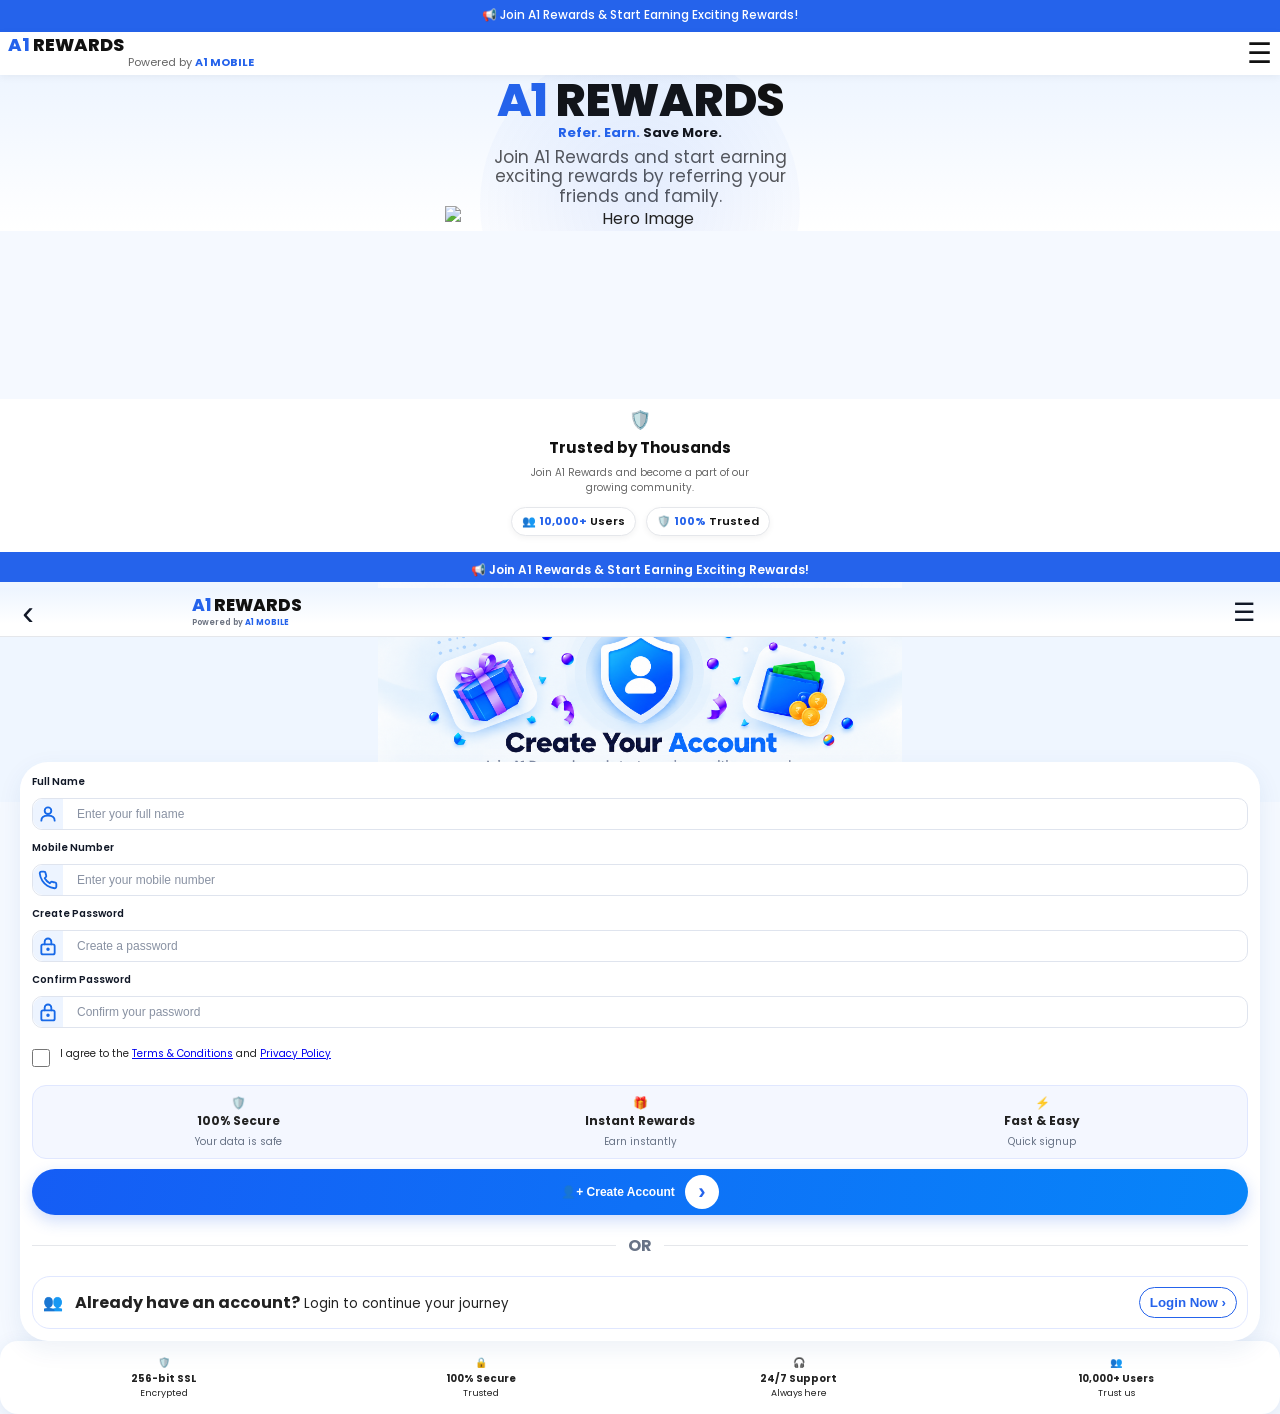
==== index.html @ 568a6b80 "Update index.html" ====
<!DOCTYPE html>
<html lang="en">

<head>
    <meta charset="UTF-8">
    <meta name="viewport" content="width=device-width, initial-scale=1.0">

    <title>A1 Rewards</title>
    
<link rel="stylesheet" href="style.css">

    <link rel="preconnect" href="https://fonts.googleapis.com">
    <link rel="preconnect" href="https://fonts.gstatic.com" crossorigin>

    <link href="https://fonts.googleapis.com/css2?family=Poppins:wght@300;400;500;600;700;800&display=swap" rel="stylesheet">
</head>

<body>

    <!-- ===================================================== -->
<!-- =============== HOME PAGE START ====================== -->
<!-- ===================================================== -->
<main id="homePage">
    
    <!-- Announcement Bar -->
    <div id="announcementBar">

        <p>
            📢 Join A1 Rewards & Start Earning Exciting Rewards!
        </p>

    </div>

    <!-- Header -->
    <header id="mainHeader">

        <div id="logoSection">

            <h1>
                <span class="blue">A1</span>
                <span class="black">REWARDS</span>
            </h1>

            <p>Powered by <span>A1 MOBILE</span></p>

        </div>

        <button id="menuButton">

            ☰

        </button>

    </header>


<!-- Hero Section -->

<section id="heroSection" >

    <div id="heroBackground"></div>

    <div id="heroContent">

        <h2 class="stagger">

            <span class="blue">A1</span>

            <span class="black">REWARDS</span>

        </h2>

        <h3 class="stagger">

            <span class="blue">Refer.</span>

            <span class="blue">Earn.</span>

            <span class="black">Save More.</span>

        </h3>

        <p class="stagger">

            Join A1 Rewards and start earning exciting rewards by referring your friends and family.

        </p>

    </div>

    <div id="heroImage" class="stagger">

        <img src="images/hero.png" alt="Hero Image">

    </div>

</section>
<!-- Action Buttons -->
<section id="homeContent">

    <section id="actionSection" class="reveal">

        <button id="loginBtn" class="stagger">👥 Login</button>
        
        <button id="registerBtn" class="stagger">👤 Register</button>

    </section>

    <section id="featuresSection" class="reveal">

        <div class="featureCard">
            <div class="featureIcon">🛡️</div>
            <h3>100% Secure</h3>
            <p>Your data is always safe</p>
        </div>

        <div class="featureCard">
            <div class="featureIcon">🎁</div>
            <h3>Instant Rewards</h3>
            <p>Earn rewards instantly</p>
        </div>

        <div class="featureCard">
            <div class="featureIcon">⚡</div>
            <h3>Fast Payout</h3>
            <p>Withdraw earnings easily</p>
        </div>

        <div class="featureCard">
            <div class="featureIcon">🎧</div>
            <h3>24/7 Support</h3>
            <p>Always here to help</p>
        </div>

    </section>

    <section id="trustedSection" class="reveal">

        <div id="trustedIcon">🛡️</div>

        <h2>Trusted by Thousands</h2>

        <p>Join A1 Rewards and become a part of our growing community.</p>

        <div id="trustedBadges">

    <div class="trustedBadge">
        👥 <strong>10,000+</strong> Users
    </div>

    <div class="trustedBadge">
        🛡️ <strong>100%</strong> Trusted
    </div>

        </div>

    </section>

</main>

    <!-- ===================================================== -->
<!-- ================ HOME PAGE END ======================= -->
<!-- ===================================================== -->

    <!-- ====================================== -->
<!-- ============ LOGIN PAGE START ========= -->
<!-- ====================================== -->

    <!-- =========================
         LOGIN PAGE
    ========================== -->

    <section id="loginPage">
        <div class="top-bar">
📢 Join A1 Rewards & Start Earning Exciting Rewards!
</div>

<header class="main-header">

    <div class="logo-area">

        <h1>
            <span class="blue">A1</span>
            REWARDS
        </h1>

        <p>
            Powered by
            <span>A1 MOBILE</span>
        </p>

    </div>

<button class="menu-btn">
<svg width="30" height="22" viewBox="0 0 24 24">
    <path d="M3 6H21M3 12H21M3 18H21"
          stroke="#111"
          stroke-width="2.5"
          stroke-linecap="round"/>
</svg>
</button>

</header>

<div class="hero">

    <h2>
        Welcome
        <span>Back!</span>
    </h2>

    <p class="subtitle">
        Login to access your A1 Rewards account
    </p>
<div class="login-card">
<div class="input-group">
    <label class="input-label">Mobile Number</label>

    <div class="input-field">
        <div class="left-icon">
            <img src="images/contact-icon.png" alt="">
        </div>

        <input
            type="tel"
            placeholder="Enter your mobile number">

        <div class="right-icon">
            <img src="images/card.svg" alt="">
        </div>
    </div>
</div>

<div class="input-group password-group">
    <label class="input-label">Password</label>

    <div class="input-field">
        <div class="left-icon">
            <img src="images/lock.png" alt="">
        </div>

        <input
            type="password"
            id="password"
            placeholder="Enter your password">

        <div class="right-icon">
            <img src="images/eye.svg" alt="Show Password">
        </div>
    </div>
</div>
    <div class="remember-row">

    <label class="remember-me">
        <input type="checkbox" checked>
        <span>Remember me</span>
    </label>

    <a href="#" class="forgot-password">
        Forgot Password?
    </a>

    </div>
    <button class="login-btn">
    <img src="images/login.svg" alt="">
    Login
    </button>
<div class="or-divider">
    <span></span>
    <b>OR</b>
    <span></span>
</div>

<div class="register-box">

    <div class="register-icon">
        <img src="images/register.svg" alt="Register">
    </div>

    <div class="register-text">
        <strong>New to A1 Rewards?</strong>
        <small>Create an account and start earning rewards.</small>
    </div>

    <button class="register-btn">
        Register Now
        <span>›</span>
    </button>

</div>
    <div class="security-features">

    <div class="security-item">
        <div class="security-icon">
    <svg viewBox="0 0 48 48" aria-hidden="true">
        <path d="M24 4L39 10V22C39 32 32.5 40 24 44C15.5 40 9 32 9 22V10L24 4Z"/>
        <path d="M17 24L22 29L32 18"/>
    </svg>
        </div>
        <div class="security-text">
            <strong>256-bit SSL</strong>
            <span>Encrypted</span>
        </div>
    </div>

    <div class="security-divider"></div>

    <div class="security-item">
        <div class="security-icon">
    <svg viewBox="0 0 48 48" aria-hidden="true">
        <rect x="10" y="20" width="28" height="22" rx="3"/>
        <path d="M16 20V14C16 9.6 19.6 6 24 6C28.4 6 32 9.6 32 14V20"/>
        <circle cx="24" cy="31" r="2"/>
        <path d="M24 33V37"/>
    </svg>
        </div>
        <div class="security-text">
            <strong>100% Secure</strong>
            <span>&amp; Safe</span>
        </div>
    </div>

    <div class="security-divider"></div>

    <div class="security-item">
        <div class="security-icon">
    <svg viewBox="0 0 48 48" aria-hidden="true">
        <circle cx="18" cy="16" r="7"/>
        <circle cx="32" cy="17" r="6"/>
        <path d="M6 39C6 31.5 11.5 26 18 26C24.5 26 30 31.5 30 39"/>
        <path d="M27 28C34 27.5 40 32 40 39"/>
    </svg>
        </div>
        <div class="security-text">
            <strong>Trusted by</strong>
            <span>Thousands</span>
        </div>
    </div>

    </div>
    
</div>

<div class="bottom-flow">

    <img src="images/bottom-flow.svg" alt="">

</div>
        <img src="images/right-flow.png" class="hero-right-flow" alt="">

    <div class="security-center">

    <img src="images/security-rings.png" class="security-rings" alt="">

        <h1 class="hero-title">
    Welcome <span>Back!</span>
</h1>

<p class="hero-text">
    Login to access your A1 Rewards account
</p>

    </div>
    
    <div class="hero-stars">
    <span style="top:70px;left:45px;opacity:1.8;"></span>
    <span style="top:15px;left:300px;opacity:.30;"></span>
    <span style="top:45px;left:280px;opacity:1.5;"></span>
    <span style="top:120px;left:320px;opacity:.90;"></span>
    <span style="top:200px;left:355px;opacity:.1;"></span>
    <span style="top:210px;left:370px;opacity:.90;"></span>
    <span style="top:240px;left:373px;opacity:.1;"></span>
    <span style="top:45px;left:260px;opacity:.1;"></span>
    </div>
</div>
    </div>
    </section>

<!-- ====================================== -->
<!-- ============= LOGIN PAGE END ========= -->
<!-- ====================================== -->
    <!-- ===================================================== -->
<!-- ============== REGISTER PAGE START ================== -->
<!-- ===================================================== -->
<section id="registerPage">
                 <!--Register announcement -->
    
<div class="register-announcement">
    📢 Join A1 Rewards & Start Earning Exciting Rewards!
</div>

                <!-- Register page Header -->

    <div class="register-header">

    <button class="register-back" type="button" onclick="showLogin()">
     ‹
    </button>

    <div class="register-brand">
       <div class="register-brand-name">
    <span style="color:#2563eb;">A1</span> REWARDS
</div>
        <div class="register-brand-powered">
    Powered by <span style="color:#2563eb; font-weight:700;">A1 MOBILE</span>
        </div>
</div>
    <button class="register-menu" type="button">
        ☰
    </button>

    </div>
                <!-- Register Hero image -->
<div class="register-hero">
  <img src="images/register-gift.png" alt="Gift">
</div>

           <!-- =====  REGISTRATION CARD ===== -->
    
<div class="register-card">

  <!-- Full Name -->
  <div class="form-group">
    <label for="reg-name">Full Name</label>
    <div class="input-box">
      <div class="input-icon">
  <svg viewBox="0 0 24 24" aria-hidden="true">
    <circle cx="12" cy="8" r="4"></circle>
    <path d="M4 20c0-4 3.5-6 8-6s8 2 8 6"></path>
  </svg>
</div>
      <input id="reg-name" type="text"
        placeholder="Enter your full name"
        autocomplete="name" required>
    </div>
  </div>

  <!-- Mobile Number -->
  <div class="form-group">
    <label for="reg-mobile">Mobile Number</label>
    <div class="input-box">
     <div class="input-icon">
    <svg viewBox="0 0 24 24" aria-hidden="true">
        <path d="M22 16.92v3a2 2 0 0 1-2.18 2 19.8 19.8 0 0 1-8.63-3.07 19.5 19.5 0 0 1-6-6A19.8 19.8 0 0 1 2.12 4.2 2 2 0 0 1 4.11 2h3a2 2 0 0 1 2 1.72c.12.96.36 1.9.7 2.8a2 2 0 0 1-.45 2.11L8.09 9.91a16 16 0 0 0 6 6l1.27-1.27a2 2 0 0 1 2.11-.45c.9.34 1.84.58 2.8.7A2 2 0 0 1 22 16.92z"></path>
    </svg>
</div>
      <input id="reg-mobile" type="tel"
        placeholder="Enter your mobile number"
        inputmode="numeric" maxlength="10"
        autocomplete="tel" required>
    </div>
  </div>

  <!-- Create Password -->
  <div class="form-group">
    <label for="reg-password">Create Password</label>
    <div class="input-box">
      <div class="input-icon">
    <svg viewBox="0 0 24 24" aria-hidden="true">
        <rect x="4" y="10" width="16" height="12" rx="2"></rect>
        <path d="M8 10V7a4 4 0 0 1 8 0v3"></path>
        <circle cx="12" cy="16" r="1"></circle>
    </svg>
</div>
      <input id="reg-password" type="password"
        placeholder="Create a password"
        autocomplete="new-password" required>
    </div>
  </div>

  <!-- Confirm Password -->
  <div class="form-group">
    <label for="reg-confirm-password">Confirm Password</label>
    <div class="input-box">
     <div class="input-icon">
    <svg viewBox="0 0 24 24" aria-hidden="true">
        <rect x="4" y="10" width="16" height="12" rx="2"></rect>
        <path d="M8 10V7a4 4 0 0 1 8 0v3"></path>
        <circle cx="12" cy="16" r="1"></circle>
    </svg>
</div>
      <input id="reg-confirm-password" type="password"
        placeholder="Confirm your password"
        autocomplete="new-password" required>
    </div>
  </div>

  <!-- Terms and Conditions -->
  <label class="register-terms">
    <input type="checkbox" id="reg-terms" required>
    <span>
      I agree to the
      <a href="terms.html">Terms &amp; Conditions</a>
      and
      <a href="privacy.html">Privacy Policy</a>
    </span>
  </label>

  <!-- Benefits Strip -->
  <div class="register-benefits">
    <div class="register-benefit">
      <span>🛡️</span>
      <strong>100% Secure</strong>
      <small>Your data is safe</small>
    </div>
    <div class="register-benefit">
      <span>🎁</span>
      <strong>Instant Rewards</strong>
      <small>Earn instantly</small>
    </div>
    <div class="register-benefit">
      <span>⚡</span>
      <strong>Fast &amp; Easy</strong>
      <small>Quick signup</small>
    </div>
  </div>

  <!-- Create Account Button -->
  <button type="button" class="register-submit"
    onclick="alert('Registration form design is ready. Registration functionality still needs to be connected.')">
    <span>👤+ Create Account</span>
    <span class="register-submit-arrow">›</span>
  </button>

  <!-- OR Divider -->
  <div class="register-divider">
    <span></span>
    <b>OR</b>
    <span></span>
  </div>

  <!-- Existing Account -->
  <div class="register-login-card">
    <div class="register-login-icon">👥</div>
    <div class="register-login-text">
      <strong>Already have an account?</strong>
      <small>Login to continue your journey</small>
    </div>
    <button type="button" class="register-login-button"
      onclick="showLogin()">
      Login Now ›
    </button>
  </div>

</div>

<!-- Bottom Security Bar -->
<div class="register-security-bar">
  <div><span>🛡️</span><strong>256-bit SSL</strong><small>Encrypted</small></div>
  <div><span>🔒</span><strong>100% Secure</strong><small>Trusted</small></div>
  <div><span>🎧</span><strong>24/7 Support</strong><small>Always here</small></div>
  <div><span>👥</span><strong>10,000+ Users</strong><small>Trust us</small></div>
</div>
</section>
<!-- ===================================================== -->
<!-- ================ REGISTER PAGE END ================== -->
<!-- ===================================================== -->
<script src="script.js"></script>
---- style.css ----
/* =========================
   A1 Rewards
   Mobile First
========================= */

/* ===================================================== */
/* =============== HOME PAGE CSS START ================== */
/* ===================================================== */

*{
    margin:0;
    padding:0;
    box-sizing:border-box;
}

body{

    font-family:'Poppins',sans-serif;

    background:#f5f9ff;

    color:#222;

    overflow-x:hidden;

}

/* Announcement */

#announcementBar{

    width:100%;

    background:#2563eb;

    color:#fff;

    text-align:center;

    padding:6px 10px;

    font-size:12px;

    font-weight:500;
   
    min-height: 32px;

}

/* Header */

#mainHeader{
    display:flex;
    justify-content:space-between;
    align-items:center;
    padding:4px 8px;
    background:#fff;
    position:sticky;
    top:0;
    z-index:1000;
    box-shadow:0 2px 8px rgba(0,0,0,.05);
}


/* Logo */

#logoSection h1{

    font-size:18px;

    font-weight:800;

    line-height:1;
   
    margin:0;

}

.blue{

    color:#2563eb;

}

.black{

    color:#111;

}

#logoSection p{

    margin-top:0px;

    font-size:11px;

    color:#666;

   margin-left:120px

}

#logoSection p span{

    color:#2563eb;

    font-weight:700;

}

/* Menu */

#menuButton{

    border:none;

    background:none;

    font-size:28px;

    color:#111;

    cursor:pointer;

}
/* =========================
   HERO SECTION
========================= */

#heroSection{

    position:relative;

    padding:22px 18px 0px;

    text-align:center;

    overflow:hidden;

    background:linear-gradient(180deg,#eef5ff 0%,#ffffff 100%);

}

#heroBackground{
    position:absolute;
    width:390px;
    height:390px;
    border-radius:50%;
    background:rgba(37,99,235,.10);
    top:125px;
    left:50%;
    transform:translateX(-50%);
   opacity:.18;
    z-index:1;
   display:none;
}

#heroContent{

    position:relative;

    z-index:2;

}

#heroContent h2{
    font-weight:800;
    line-height:1;
    margin-bottom:2px;
   margin-top:-20px;
   white-space:nowrap;
   font-size:46px;
   letter-spacing:-1px;
}

#heroContent h3{
    font-size:13px;
    font-weight:700;
    margin-bottom:7px;
    line-height:1.2;
}

#heroContent p{
    max-width:310px;
    margin:0 auto 8px;
    color:#555;
    font-size:17px;
    line-height:1.15;
    font-weight:400;
   text-align: center;
}

#heroImage{

    position:relative;

    z-index:2;

    margin-top:-8px;
   margin-bottom:0px;

}

#heroImage img{
    width:100%;
    max-width:390px;
    display:block;
    margin:0 auto;
   position: relative;
   z-index: 2;
   height:auto;
}

#heroImage::before{
    content:"";
    position:absolute;
    left:50%;
    top:50%;
    transform:translate(-50%,-50%);
    width:320px;
    height:320px;
    border-radius:50%;
    background:radial-gradient(circle, rgba(37,99,235,.10) 0%, rgba(37,99,235,.03) 65%, transparent 100%);
    z-index:-1;
   margin-top: -15px;
   display:block;
}



/* =========================
   BUTTONS
========================= */

#actionSection{

    padding:0px 20px 8px;

     position: relative;

    display:flex;

   z-index: 10;

   margin-top:-25px;
   
   padding-top:0;

    flex-direction:column;

    gap:8px;

}

#loginBtn{

    height:40px;

    border:none;

    border-radius:30px;

    background:#2563eb;

    color:#fff;

    font-size:15px;

    font-weight:700;

    box-shadow:0 10px 25px rgba(37,99,235,.25);
margin-bottom:10px;
}

#registerBtn{

    height:40px;

   margin-bottom:4px;

    border:2px solid #2563eb;

    border-radius:18px;

    background:#fff;

    color:#2563eb;

    font-size:15px;

    font-weight:700;

}
/* =========================
   FEATURES SECTION
========================= */

#featuresSection{
    display:grid;
    grid-template-columns:repeat(4,1fr);
    gap:0;
    margin:8px 16px 0;
    background:#fff;
    border-radius:18px;
    overflow:hidden;
    box-shadow:0 6px 18px rgba(0,0,0,.06);
}

.featureCard{
    text-align:center;
    padding:6px 3px;
    min-height:70px;
    border-right:1px solid #ececec;
    background:#fff;
}

.featureCard:last-child{
    border-right:none;
}

.featureIcon{
    font-size:17px;
    margin-bottom:3px;
}

.featureCard h3{
    font-size:7px;
    font-weight:700;
    color:#111;
    margin-bottom:2px;
   line-height:1.1;
}

.featureCard p{
    font-size:6px;
    color:#666;
    line-height:1.2;
}

@media(max-width:768px){

    #featuresSection{
        grid-template-columns:repeat(4,1fr);
        margin:0 12px;
    }

    .featureCard{
        padding:8px 4px;
    }

    .featureIcon{
        font-size:20px;
    }

    .featureCard h3{
        font-size:9px;
    }

    .featureCard p{
        font-size:8px;
        line-height:1.3;
    }

}
/* =========================
   TRUSTED SECTION
========================= */

#trustedSection{
    padding:2px 18px 16px;
   margin-top:5px;
    text-align:center;
    background:#fff;
}

#trustedIcon{
    font-size:18px;
    margin-bottom:6px;
   margin-top:5px;
}

#trustedSection h2{
    font-size:15px;
    font-weight:700;
    color:#111;
   margin-top:0;
    margin-bottom:8px;
   line-height:1.2;
}

#trustedSection p{
    max-width:240px;
   margin:0 auto 12px;
    font-size:10px;
    line-height:1.5;
    color:#666;
}

#trustedBadges{
    display:flex;
    justify-content:center;
    gap:10px;
    flex-wrap:wrap;
    margin-top:8px;
}

.trustedBadge{
    background:#fff;
    border:1px solid #e5e7eb;
    border-radius:18px;
    padding:5px 10px;
    font-size:11px;
    font-weight:600;
    color:#111;
    box-shadow:0 2px 6px rgba(0,0,0,.05);
}

.trustedBadge strong{
    color:#2563eb;
}

/* ===================================================== */
/* ============ HOME PAGE LOAD ANIMATIONS ============== */
/* ===================================================== */

#announcementBar,
#mainHeader,
#heroContent h2,
#heroContent h3,
#heroContent p,
#heroImage,
#loginBtn,
#registerBtn,
.featureCard,
#trustedSection{
   opacity:0;

}

/* Announcement */

#announcementBar{
    animation:topSlide .6s ease forwards;
}

/* Header */

#mainHeader{
    animation:topSlide .7s ease forwards;
    animation-delay:.15s;
}

/* Hero Title */

#heroContent h2{
    animation:zoomIn .7s ease forwards;
    animation-delay:.35s;
}

/* Hero Subtitle */

#heroContent h3{
    animation:fadeUp .6s ease forwards;
    animation-delay:.55s;
}

/* Hero Text */

#heroContent p{
    animation:fadeUp .6s ease forwards;
    animation-delay:.75s;
}

/* Hero Image */

#heroImage{
    animation:zoomImage .8s ease forwards;
    animation-delay:.95s;
}

/* Login */

#loginBtn{
    animation:fadeUp .6s ease forwards;
    animation-delay:1.15s;
}

/* Register */

#registerBtn{
    animation:fadeUp .6s ease forwards;
    animation-delay:1.3s;
}

/* Features */

.featureCard:nth-child(1){
    animation:fadeUp .5s ease forwards;
    animation-delay:1.45s;
}

.featureCard:nth-child(2){
    animation:fadeUp .5s ease forwards;
    animation-delay:1.55s;
}

.featureCard:nth-child(3){
    animation:fadeUp .5s ease forwards;
    animation-delay:1.65s;
}

.featureCard:nth-child(4){
    animation:fadeUp .5s ease forwards;
    animation-delay:1.75s;
}

/* Trusted */

#trustedSection{
    animation:fadeUp .6s ease forwards;
    animation-delay:1.95s;
}

/* ================= KEYFRAMES ================= */

@keyframes topSlide{

    from{
        opacity:0;
        transform:translateY(-30px);
    }

    to{
        opacity:1;
        transform:translateY(0);
    }

}

@keyframes fadeUp{

    from{
        opacity:0;
        transform:translateY(35px);
    }

    to{
        opacity:1;
        transform:translateY(0);
    }

}

@keyframes zoomIn{

    from{
        opacity:0;
        transform:scale(.8);
    }

    to{
        opacity:1;
        transform:scale(1);
    }

}

@keyframes zoomImage{

    from{
        opacity:0;
        transform:scale(.8);
    }

    to{
        opacity:1;
        transform:scale(1);
    }

}

/* ========================================= */
/* HERO FLOATING ANIMATION */
/* ========================================= */

#heroImage img{

    animation:
    zoomImage .8s ease forwards,
    heroFloat 4s ease-in-out infinite;

    animation-delay:
    .95s,
    1.8s;

}

@keyframes heroFloat{

    0%{
        transform:translateY(0px);
    }

    50%{
        transform:translateY(-10px);
    }

    100%{
        transform:translateY(0px);
    }

}

/* ========================================= */
/* PREMIUM GLOW ANIMATIONS */
/* ========================================= */

/* Hero Glow */

#heroImage::before{

    animation: glowPulse 5s ease-in-out infinite;

}

/* Login Button */

#loginBtn{

    animation:
        fadeUp .6s ease forwards,
        buttonPulse 2.8s ease-in-out infinite;

    animation-delay:
        1.15s,
        2.2s;

}

/* Register Button */

#registerBtn{

    transition:.35s ease;

}

#registerBtn:hover{

    transform:translateY(-2px);

    box-shadow:0 10px 25px rgba(37,99,235,.18);

}

/* ============================= */

@keyframes glowPulse{

    0%{

        transform:translate(-50%,-50%) scale(1);

        opacity:.25;

    }

    50%{

        transform:translate(-50%,-50%) scale(1.08);

        opacity:.45;

    }

    100%{

        transform:translate(-50%,-50%) scale(1);

        opacity:.25;

    }

}

@keyframes buttonPulse{

    0%{

        box-shadow:0 10px 25px rgba(37,99,235,.25);

    }

    50%{

        box-shadow:0 0 35px rgba(37,99,235,.45);

    }

    100%{

        box-shadow:0 10px 25px rgba(37,99,235,.25);

    }

}

/* ========================================= */
/* SCROLL REVEAL */
/* ========================================= */

.reveal{

    opacity:0;

    transform:translateY(50px);

    transition:

        opacity .8s ease,

        transform .8s ease;

}

.reveal.active{

    opacity:1;

    transform:translateY(0);

}

/* ========================================= */
/* STAGGER ANIMATION */
/* ========================================= */

.stagger{

    opacity:0;

    transform:translateY(25px);

}

.stagger.show{

    animation:staggerUp .65s ease forwards;

}

@keyframes staggerUp{

    from{

        opacity:0;

        transform:translateY(25px);

    }

    to{

        opacity:1;

        transform:translateY(0);

    }

}

/* LOGIN BUTTON CLICK EFFECT */
#loginBtn{
    cursor: pointer;
    transition: transform 0.12s ease, box-shadow 0.12s ease;
}

#loginBtn:active{
    transform: scale(0.94);
    box-shadow: 0 4px 12px rgba(37,99,235,.25);
}

#registerBtn{
    cursor: pointer;
    transition: transform 0.12s ease, box-shadow 0.12s ease;
}

#registerBtn:active{
    transform: scale(0.94);
    box-shadow: 0 4px 12px rgba(37,99,235,.18);
}

/* ===================================================== */
/* ================ HOME PAGE CSS END =================== */
/* ===================================================== */


/* ===================================================== */
/* ================ 02. LOGIN PAGE CSS START =========== */
/* ===================================================== */
*{
    margin:0;
    padding:0;
    
    box-sizing:border-box;
}

.hero{
    
    height:calc(100vh - 75px);

    text-align:center;
    padding-top:35px;
    color:#fff;
    overflow:hidden;
   background:linear-gradient(
        180deg,
        #04112d 0%,
        #061b52 35%,
        #0a3ea8 70%,
        #8fb6ff 88%,
        #ffffff 100%
    );
}

/* PAGE SWITCH FIX */

#homePage{
    display:block;
}

#loginPage{
    display:none;
}

body.login-mode #homePage{
    display:none !important;
}

body.login-mode #loginPage{
    display:block !important;
}

.hero{
    position: relative;
    overflow: hidden;
}

.hero::before{
    content: "";
    position: absolute;

    top: -25px;
    left: -25px;

    width: 200px;
    height: 200px;

    background: url("images/left-shield.png") no-repeat;
    background-size: contain;

    opacity: .30;
    
    pointer-events: none;
    z-index: 0;
}
/* BLUE FOG */
.hero::after{
    content: "";
    position: absolute;

    top: -115px;
    left: 0px;

    width: 220px;
    height: 220px;

    background: radial-gradient(circle,
    rgba(45,130,255,.45) 0%,
    rgba(35,110,255,.25) 45%,
    rgba(20,70,180,.10) 70%,
    transparent 100%);
    border-radius: 50%;

    opacity: .8;
    filter: blur(35px);

    pointer-events: none;
    z-index: 1;
}
/* TOP BAR */
.top-bar{
    height:25px;
    background:#1f5cff;
    color:#fff;
    display:flex;
    align-items:center;
    justify-content:center;
    font-size:12px;
    font-weight:600;
    text-align:center;
    padding:0 12px;
    line-height:1.2;
}
/* HEADER */

.main-header{
    height:50px;
    background:#fff;
    display:flex;
    align-items:center;
    justify-content:space-between;
    padding:0 18px;
    box-shadow:0 2px 12px rgba(0,0,0,.08);
}
.logo-area h1{
    font-size:20px;
    margin:0;
    font-weight:800;
}

.logo-area p{
    margin-top:2px;
    font-size:7px;
    color:#666;
}

.logo-area span{
    color:#1f5cff;
}
.menu-btn{
    width:40px;
    height:40px;
    display:flex;
    align-items:center;
    justify-content:center;
    background:transparent;
    border:none;
    padding:0;
    margin-right:8px;
}

/* HERO */



.security-logo{

    width:110px;

}

.hero h2{
display: none;
}

.hero h2 span{

    color:#1e6bff;

}

.subtitle{
display: none;
}

/* LOGIN CARD */

.login-card{
    width:95%;
    max-width:590px;
    
    background:#fff;

    border-radius:28px;

    padding:36px 14px 60px;

    box-shadow:
    0 15px 40px rgba(0,0,0,.18);
position:absolute;

left:50%;
top:200px;

transform:translateX(-50%);

z-index:10;
    padding-bottom: 35px !important;
}

.hero-right-flow{
    position: absolute;

    right: -30px;
    top: -20px;

    width: 150px;
    height: auto;

    opacity: .10;

    pointer-events: none;
    z-index: 0;
    }
.hero-stars{
    position:absolute;
    inset:0;
    pointer-events:none;
    z-index:1;
}
.hero-stars span{
    position:absolute;
    width:4px;
    height:4px;
    border-radius:50%;
    background:#4fb8ff;
    box-shadow:
    0 0 5px #4fb8ff,
    0 0 12px #4fb8ff,
    0 0 22px #4fb8ff,
    0 0 35px rgba(79,184,255,.8);
}

.hero-stars span::after{
    content:"";
    position:absolute;

    width:2px;
    height:2px;

    top:1px;
    left:1px;

    border-radius:50%;
    background:#ffffff;

    box-shadow:0 0 6px #ffffff;
}

.security-rings{
    position: absolute;
    top: -35px;
    left: 50%;
    transform: translateX(-50%);
    width: 160px;
    height: auto;
    z-index: 2;
    pointer-events: none;
}

.hero-title{
    margin-top: 80px;
    font-size: 35px;
    font-weight: 800;
    color: #ffffff;
    text-align: center;
}

.hero-title span{
    color: #1e6bff;
}

.hero-text{
    margin-bottom: 20px;
    margin-top: 0px;
    font-size: 15px;
    color: rgba(255,255,255,.85);
    text-align: center;
}
.input-label{
    display:block;
    text-align:left;
    padding-left:2px;
    font-size:14px;
    font-weight:700;
    color:#111;
    position:relative;
    left:0px;
    margin-top: -8px;
    margin-bottom:6px;
}

.input-field{
    margin-left: -10px;
    position: relative;
    width:100%;
    max-width:100%;
    margin-top: 10px;
    height:35px;
    border:2px solid #eceffd;
    border-radius:8px;
    overflow:hidden;
    background:#fff;
    display:flex;
    align-items:center;
    border: 1px solid #e8ecfa;

    padding:0 6px;   /* ya 8px */
}

.left-icon{
    width:30px;
    height:30px;

    margin:0 6px 0 0;          /* ye sabse important hai */

    border-radius:3px;

    background:linear-gradient(180deg,#2f7cff,#155dff);

    display:flex;
    align-items:center;
    justify-content:center;

    box-shadow:0 6px 14px rgba(47,124,255,.35);

    flex-shrink:0;
}

.left-icon img{
    position: relative;
    top: 0px;
    width:50px;
    height:50px;
    object-fit:contain;
}

.input-field input{
    border: none;
    outline: none;
    background: transparent;
    flex: 1;
    font-size: 16px;
    padding: 0 10px;
    padding-left:16px;
    padding-right:12px;
}
.right-icon{

    width:62px;

    display:flex;

    justify-content:center;

    align-items:center;

    font-size:22px;

    color:#bdbdbd;
}

.right-icon{
    width:60px;
    display:flex;
    align-items:center;
    justify-content:center;
}

.right-icon img{
    width:24px;
    height:24px;
    opacity:0.6;
    cursor:pointer;
}

.input-group{
    margin-bottom:22px;
}

.password-group{
    margin-top:8px;
}

.remember-row{
    display:flex;
    justify-content:space-between;
    align-items:center;
    margin:18px 10px 25px;
}

.remember-me{
    display:flex;
    align-items:center;
    gap:8px;
    font-size:16px;
    color:#333;
    font-weight:500;
}

.remember-me input{
    width:18px;
    height:18px;
    accent-color:#1565ff;
}

.forgot-password{
    color:#1565ff;
    text-decoration:none;
    font-size:16px;
    font-weight:600;
}

.forgot-password:hover{
    text-decoration:underline;
}

.login-btn{
    width:100%;
    height:40px;
    margin-top:20px;
    border:none;
    border-radius:30px;
    background:linear-gradient(90deg,#0f5cff,#1f6cff);
    color:#fff;
    font-size:15px;
    font-weight:700;
    display:flex;
    justify-content:center;
    align-items:center;
    gap:12px;
    cursor:pointer;
    box-shadow:0 8px 20px rgba(0,80,255,.35);
}

.login-btn img{
    width:24px;
    height:24px;
    filter:brightness(0) invert(1);
}

/* OR DIVIDER */

.or-divider{
    width:100%;
    display:flex;
    align-items:center;
    gap:8px;
    margin:28px 0 20px;
    margin-top: 5px !important;
    margin-bottom: 8px !important;
}

.or-divider span{
    flex:1;
    height:1px;
    background:#d9dfe8;
}

.or-divider b{
    font-size:14px;
    font-weight:500;
    color:#777;
}


/* REGISTER BOX */

.register-box{
    width:100%;
    height: 60px;
    min-height:60px;
    padding:8px 12px;
    background:#f1f6ff;
    border-radius:18px;

    display:flex;
    align-items:center;
    gap:12px;

    box-sizing:border-box;
}


/* REGISTER ICON */

.register-icon{
    width:40px;
    height:40px;
    flex-shrink:0;

    display:flex;
    align-items:center;
    justify-content:center;
}

.register-icon img{
    width:100%;
    height:100%;
    object-fit:contain;
}


/* TEXT */

.register-text{
    flex:1;
    justify-content: center;
    min-width:0;
    margin-left: 8px;
    align-items: flex-start;
    display:flex;
    text-align: left;
    transform: translateY(2px);
    flex-direction:column;
    gap:4px;
}

.register-text strong{
    display: block;
    margin-bottom: 4px;
    font-size:10px;
    line-height: 20px;
    color:#111;
    white-space:nowrap;
}

.register-text small{
    display:block;
    font-size:8px;
    color:#667085;
    line-height:18px;
    font-weight:550;

    margin-top:-15px !important;
}


/* REGISTER BUTTON */

.register-btn{
    flex-shrink:0;
    height:21px;
    padding:0 10px;

    background:#fff;
    border:1.5px solid #1465df;
    border-radius:8px;

    color:#1465df;
    font-size:8px;
    font-weight:600;

    display:flex;
    align-items:center;
    gap:5px;
}

.register-btn span{
    font-size:18px;
    line-height:1;
}

/* SECURITY FEATURES */
.security-icon {
    width: 30px;
    height: 30px;
    flex-shrink: 0;
    display: flex;
    align-items: center;
    justify-content: center;
    transform: translateY(8px);
}

.security-icon svg {
    width: 28px;
    height: 28px;
    fill: none;
    stroke: #1769e8;
    stroke-width: 2.2;
    stroke-linecap: round;
    stroke-linejoin: round;
}
.security-text {
    display: flex;
    flex-direction: column;
    justify-content: center;
    line-height: 15px;
    text-align: left;
}

.security-text strong {
    font-size: 11px;
    font-weight: 600;
    color: #222;
    white-space: nowrap;
}

.security-text span {
    font-size: 10px;
    font-weight: 400;
    color: #555;
    white-space: nowrap;
}

.security-features {
    width: 100%;
    display: flex;
    flex-direction: row;
    align-items: center;
    justify-content: space-between;
    gap: 0;
    margin-top: 18px;
    padding: 0 8px;
    box-sizing: border-box;
}

.security-item {
    flex: 1;
    display: flex;
    flex-direction: row;
    align-items: center;
    justify-content: center;
    gap: 7px;
    min-width: 0;
}

.security-divider {
    width: 1px;
    height: 32px;
    background: #d8d8d8;
    flex-shrink: 0;
}

.bottom-flow {
    position: absolute;
    left: 0;
    bottom: -30px;
    width: 100%;
    height: 150px;
    overflow: hidden;
    z-index: 1;
    pointer-events: none;
}

.bottom-flow img {
    display: block;
    width: 100%;
    height: 100%;
    object-fit: fill;
}

/* ===== FINAL BOTTOM FLOW + LOGO ===== */

.bottom-flow {
    position: absolute !important;
    left: 0 !important;
    bottom: -15px !important;

    width: 100% !important;
    height: 125px !important;

    margin: 0 !important;
    padding: 0 !important;

    overflow: visible !important;
    line-height: 0 !important;

    z-index: 1 !important;
    pointer-events: none !important;

    background: transparent !important;
}

/* Only bottom wave */
.bottom-flow > img:first-child {
    display: block !important;

    width: 100% !important;
    height: 125px !important;

    object-fit: fill !important;
    object-position: center bottom !important;

    margin: 0 !important;
    padding: 0 !important;
}
/* ===== ADVANCED ANIMATION 01 ===== */

.security-rings {
    animation: securityPulse 2.8s ease-in-out infinite;
    transform-origin: 50% 50%;
    will-change: filter, opacity;
}

@keyframes securityPulse {
    0%, 100% {
        filter:
            drop-shadow(0 0 2px rgba(0, 180, 255, .25))
            drop-shadow(0 0 6px rgba(0, 120, 255, .10));
        opacity: .94;
    }

    50% {
        filter:
            drop-shadow(0 0 5px rgba(0, 210, 255, .75))
            drop-shadow(0 0 18px rgba(0, 130, 255, .45));
        opacity: 1;
    }
}

/* ===== ADVANCED STAR TWINKLE ===== */

.hero-stars span {
    animation: starTwinkle 2s ease-in-out infinite;
    transform-origin: center;
    will-change: transform, opacity, filter;
}

.hero-stars span:nth-child(1) {
    animation-delay: 0s;
}

.hero-stars span:nth-child(2) {
    animation-delay: .35s;
}

.hero-stars span:nth-child(3) {
    animation-delay: .7s;
}

.hero-stars span:nth-child(4) {
    animation-delay: 1.05s;
}

.hero-stars span:nth-child(5) {
    animation-delay: 1.4s;
}

.hero-stars span:nth-child(6) {
    animation-delay: 1.75s;
}

.hero-stars span:nth-child(7) {
    animation-delay: .5s;
}

.hero-stars span:nth-child(8) {
    animation-delay: 1.2s;
}

@keyframes starTwinkle {

    0%, 100% {
        transform: scale(.55);
        opacity: .25;
        filter: brightness(.8);
    }

    50% {
        transform: scale(1.8);
        opacity: 1;
        filter: brightness(2);
    }
}

/* ===== STEP 3 : SECURITY SHIELD ENERGY ===== */

.security-rings {
    animation:
        shieldPulse 2.8s ease-in-out infinite,
        shieldGlow 2.8s ease-in-out infinite;
    transform-origin: center;
    will-change: transform, filter;
}

@keyframes shieldPulse {
    0%, 100% {
        transform: translateX(-50%) scale(0.96);
    }

    50% {
        transform: translateX(-50%) scale(1.06);
    }
}

@keyframes shieldGlow {
    0%, 100% {
        filter: brightness(1) drop-shadow(0 0 0px rgba(0, 180, 255, 0));
    }

    50% {
        filter: brightness(1.25) drop-shadow(0 0 12px rgba(0, 200, 255, 0.75));
    }
}

.security-rings {
    animation:
        shieldPulse 2.8s ease-in-out infinite,
        shieldGlow 2.8s ease-in-out infinite;
    transform-origin: center;
    will-change: transform, filter;
}

@keyframes shieldPulse {
    0%, 100% {
        transform: translateX(-50%) scale(0.96);
    }

    50% {
        transform: translateX(-50%) scale(1.06);
    }
}

@keyframes shieldGlow {
    0%, 100% {
        filter: brightness(1) drop-shadow(0 0 0px rgba(0, 180, 255, 0));
    }

    50% {
        filter: brightness(1.25) drop-shadow(0 0 12px rgba(0, 200, 255, 0.75));
    }
}


/* ===== STEP 4 : LOGIN BUTTON LIGHT SWEEP ===== */

.login-btn {
    position: relative;
    overflow: hidden;
    isolation: isolate;
}

/* Moving light */
.login-btn::before {
    content: "";
    position: absolute;
    top: 0;
    left: -80%;
    width: 45%;
    height: 100%;

    background: linear-gradient(
        110deg,
        transparent 0%,
        rgba(255,255,255,0.08) 35%,
        rgba(255,255,255,0.65) 50%,
        rgba(255,255,255,0.08) 65%,
        transparent 100%
    );

    transform: skewX(-20deg);
    animation: loginShine 3.2s ease-in-out infinite;

    pointer-events: none;
    z-index: 1;
}

/* Icon + text uper rahenge */
.login-btn img,
.login-btn {
    isolation: isolate;
}

@keyframes loginShine {
    0% {
        left: -80%;
    }

    45%,
    100% {
        left: 130%;
    }
}

/* ===== STEP 5 : ADVANCED INPUT FOCUS ===== */

.login-input {
    transition:
        border-color 0.3s ease,
        box-shadow 0.3s ease,
        transform 0.25s ease,
        background 0.3s ease;
}

.login-input:focus {
    border-color: #2475ff !important;
    background: #ffffff !important;

    box-shadow:
        0 0 0 3px rgba(36, 117, 255, 0.12),
        0 8px 24px rgba(36, 117, 255, 0.12) !important;

    transform: translateY(-2px);
    outline: none;
}

/* Placeholder smooth */
.login-input::placeholder {
    transition: opacity 0.25s ease;
}

.login-input:focus::placeholder {
    opacity: 0.45;
}

/* ===== STEP 5 FIX : PREMIUM INPUT FOCUS ===== */

.input-field {
    transition:
        border-color 0.35s ease,
        box-shadow 0.35s ease,
        transform 0.25s ease,
        background 0.35s ease;
}

.input-field:focus-within {
    border-color: #1e6bff !important;

    box-shadow:
        0 0 0 3px rgba(30,107,255,.12),
        0 6px 20px rgba(30,107,255,.18) !important;

    transform: translateY(-2px);
    background: #ffffff !important;
}

.input-field:focus-within .left-icon {
    transform: scale(1.05);
    box-shadow: 0 0 14px rgba(30,107,255,.35);
}

.input-field .left-icon {
    transition:
        transform 0.3s ease,
        box-shadow 0.3s ease;
}

.input-field input {
    transition: color 0.3s ease;
}

.input-field input:focus {
    outline: none;
}

/* ===== STEP 6 : LOGIN BUTTON PREMIUM ANIMATION ===== */

.login-btn {
    background: linear-gradient(
        120deg,
        #0f5cff,
        #1f6cff,
        #62a8ff,
        #1f6cff,
        #0f5cff
    ) !important;

    background-size: 300% 100% !important;

    animation: loginPremium 3s ease-in-out infinite !important;

    box-shadow:
        0 8px 20px rgba(0,80,255,.35),
        0 0 0 rgba(30,107,255,0);
}

@keyframes loginPremium {

    0% {
        background-position: 0% 50%;
        box-shadow:
            0 8px 20px rgba(0,80,255,.35),
            0 0 0 rgba(30,107,255,0);
    }

    50% {
        background-position: 100% 50%;
        box-shadow:
            0 8px 24px rgba(0,80,255,.45),
            0 0 18px rgba(30,107,255,.20);
    }

    100% {
        background-position: 0% 50%;
        box-shadow:
            0 8px 20px rgba(0,80,255,.35),
            0 0 0 rgba(30,107,255,0);
    }
}

/* ===== STEP 7 : LOGIN BUTTON PRESS EFFECT ===== */

.login-btn {
    transition:
        transform 0.12s ease,
        box-shadow 0.12s ease !important;
}

.login-btn:active {
    transform: scale(0.96) !important;

    box-shadow:
        0 3px 10px rgba(0,80,255,.35),
        0 0 25px rgba(30,107,255,.35) !important;
}

/* ===== STEP 8 : FORGOT PASSWORD PREMIUM GLOW ===== */

.forgot-password {
    position: relative !important;
    display: inline-block;
    color: #246BDB !important;
    text-decoration: none !important;
    transition: all 0.25s ease;
}

/* Animated blue underline */
.forgot-password::after {
    content: "";
    position: absolute;
    left: 0;
    bottom: -4px;
    width: 0;
    height: 2px;
    background: #1677ff;
    border-radius: 10px;
    box-shadow: 0 0 8px rgba(22,119,255,.8);
    transition: width 0.35s ease;
}

/* Touch / press effect */
.forgot-password:active,
.forgot-password:focus {
    color: #075cff !important;
    transform: scale(0.96);
    text-shadow: 0 0 10px rgba(22,119,255,.55);
}

.forgot-password:active::after,
.forgot-password:focus::after {
    width: 100%;
}

/* ===== STEP 9 : PREMIUM INPUT ICON PULSE ===== */

.input-field .left-icon {
    transition: transform 0.3s ease, box-shadow 0.3s ease;
    animation: iconPulse 2.8s ease-in-out infinite;
}

.input-field .left-icon img {
    transition: transform 0.3s ease, filter 0.3s ease;
}

/* Soft premium breathing effect */
@keyframes iconPulse {
    0%, 100% {
        transform: scale(1);
        box-shadow: 0 0 0 rgba(30,107,255,0);
    }

    50% {
        transform: scale(1.035);
        box-shadow: 0 0 16px rgba(30,107,255,.22);
    }
}

/* Touch / focus par stronger effect */
.input-field:focus-within .left-icon {
    transform: scale(1.08);
    box-shadow:
        0 0 10px rgba(30,107,255,.35),
        0 0 22px rgba(30,107,255,.18);
}

.input-field:focus-within .left-icon img {
    transform: scale(1.08);
    filter: brightness(1.15);
}

/* ===== STEP 10 : PREMIUM EYE ICON ===== */

.password-group .right-icon {
    cursor: pointer;
    transition: transform 0.25s ease, filter 0.25s ease;
}

.password-group .right-icon img {
    transition:
        transform 0.3s ease,
        filter 0.3s ease,
        opacity 0.3s ease;
}

/* Touch / tap feedback */
.password-group .right-icon:active {
    transform: scale(0.88);
}

.password-group .right-icon:active img {
    transform: scale(1.15);
    filter: brightness(1.15);
}

/* Soft breathing glow */
.password-group .right-icon img {
    animation: eyeBreath 3s ease-in-out infinite;
}

@keyframes eyeBreath {
    0%, 100% {
        transform: scale(1);
        opacity: 0.72;
    }

    50% {
        transform: scale(1.06);
        opacity: 1;
    }
}

/* Password field active hone par */
.password-group .input-field:focus-within .right-icon img {
    filter: drop-shadow(0 0 6px rgba(30,107,255,.45));
    opacity: 1;
}

/* ===== STEP 11 : PREMIUM REMEMBER CHECKBOX ===== */

.remember-me input {
    appearance: none;
    -webkit-appearance: none;

    width: 19px;
    height: 19px;
    margin: 0;

    border: 2px solid #cbd5e1;
    border-radius: 5px;
    background: #fff;

    display: grid;
    place-items: center;
    cursor: pointer;

    transition:
        background 0.25s ease,
        border-color 0.25s ease,
        transform 0.2s ease,
        box-shadow 0.25s ease;
}

/* Check mark */
.remember-me input::before {
    content: "";
    width: 5px;
    height: 9px;

    border-right: 2px solid #fff;
    border-bottom: 2px solid #fff;

    transform: rotate(45deg) scale(0);
    transition: transform 0.2s ease;
}

/* Checked state */
.remember-me input:checked {
    background: #1565ff;
    border-color: #1565ff;

    box-shadow:
        0 0 0 4px rgba(21,101,255,.10),
        0 4px 10px rgba(21,101,255,.25);

    animation: rememberPop 0.35s ease;
}

.remember-me input:checked::before {
    transform: rotate(45deg) scale(1);
}

/* Tap effect */
.remember-me input:active {
    transform: scale(0.82);
}

@keyframes rememberPop {
    0% {
        transform: scale(0.75);
    }

    60% {
        transform: scale(1.12);
    }

    100% {
        transform: scale(1);
    }
}
/* ===== STEP 12 : PREMIUM REGISTER BUTTON ===== */

.register-btn {
    position: relative;
    overflow: hidden;
    isolation: isolate;

    transition:
        transform 0.25s ease,
        box-shadow 0.25s ease,
        background 0.25s ease;

    box-shadow: 0 3px 10px rgba(20,101,223,.08);
}

/* Moving shine */
.register-btn::before {
    content: "";
    position: absolute;

    top: -30%;
    left: -80%;

    width: 45%;
    height: 160%;

    background: linear-gradient(
        110deg,
        transparent,
        rgba(255,255,255,.85),
        transparent
    );

    transform: skewX(-20deg);

    animation: registerShine 3.2s ease-in-out infinite;

    pointer-events: none;
}

/* Text + arrow above shine */
.register-btn {
    z-index: 1;
}

.register-btn span,
.register-btn {
    isolation: isolate;
}

/* Soft breathing glow */
.register-btn {
    animation: registerGlow 3s ease-in-out infinite;
}

/* Touch effect */
.register-btn:active {
    transform: scale(.94);
    box-shadow:
        0 2px 6px rgba(20,101,223,.15);
}

/* Arrow animation */
.register-btn span {
    display: inline-block;
    transition: transform .25s ease;
}

.register-btn:active span {
    transform: translateX(4px);
}

/* Shine movement */
@keyframes registerShine {

    0%, 45% {
        left: -80%;
    }

    70%, 100% {
        left: 140%;
    }
}

/* Very subtle premium glow */
@keyframes registerGlow {

    0%, 100% {
        box-shadow: 0 3px 10px rgba(20,101,223,.08);
    }

    50% {
        box-shadow:
            0 5px 16px rgba(20,101,223,.18);
    }
}

/* ===== STEP 13 : PREMIUM OR DIVIDER ===== */

.or-divider {
    position: relative;
    overflow: hidden;
}

.or-divider::before,
.or-divider::after {
    transition: box-shadow 0.3s ease;
}

/* Moving light across divider */
.or-divider::before {
    content: "";
    position: absolute;
    top: 50%;
    left: -30%;
    width: 25%;
    height: 1px;

    background: linear-gradient(
        90deg,
        transparent,
        rgba(30,107,255,.8),
        transparent
    );

    animation: dividerLight 3.5s linear infinite;
}

/* Soft OR glow */
.or-divider span {
    position: relative;
    z-index: 2;
    animation: orGlow 2.8s ease-in-out infinite;
}

@keyframes dividerLight {
    0% {
        left: -30%;
    }

    100% {
        left: 110%;
    }
}

@keyframes orGlow {
    0%, 100% {
        opacity: .65;
        text-shadow: 0 0 0 rgba(30,107,255,0);
    }

    50% {
        opacity: 1;
        text-shadow: 0 0 8px rgba(30,107,255,.35);
    }
}

/* ===== STEP 14 : OR PREMIUM LIGHT SWEEP ===== */

.or-divider {
    position: relative !important;
    overflow: hidden !important;
}

.or-divider span {
    position: relative !important;
    overflow: hidden !important;
}

/* OR ke dono sides par moving blue light */
.or-divider span::after {
    content: "";
    position: absolute;

    top: 0;
    left: -60%;

    width: 45%;
    height: 100%;

    background: linear-gradient(
        90deg,
        transparent,
        rgba(30,107,255,.75),
        transparent
    );

    animation: orLineSweep 2.8s ease-in-out infinite;
}

/* Right line thoda delay se */
.or-divider span:last-child::after {
    animation-delay: 1.4s;
}

/* OR text */
.or-divider b {
    position: relative;
    z-index: 5;

    color: #7b8494 !important;

    animation: orTextPulse 2.8s ease-in-out infinite;
}

@keyframes orLineSweep {

    0% {
        left: -60%;
        opacity: 0;
    }

    20% {
        opacity: 1;
    }

    70% {
        opacity: 1;
    }

    100% {
        left: 120%;
        opacity: 0;
    }
}

@keyframes orTextPulse {

    0%, 100% {
        opacity: .65;
        transform: scale(1);
    }

    50% {
        opacity: 1;
        transform: scale(1.06);
        text-shadow: 0 0 8px rgba(30,107,255,.25);
    }
}

/* ===== STEP 15 : SECURITY ICONS PREMIUM FLOAT ===== */

.security-item i,
.security-item img {
    animation: securityFloat 3s ease-in-out infinite;
    transform-origin: center;
}

.security-item:nth-child(2) i,
.security-item:nth-child(2) img {
    animation-delay: .8s;
}

.security-item:nth-child(3) i,
.security-item:nth-child(3) img {
    animation-delay: 1.6s;
}

@keyframes securityFloat {

    0%, 100% {
        transform: translateY(0) scale(1);
        filter: drop-shadow(0 0 0 rgba(30,107,255,0));
    }

    50% {
        transform: translateY(-5px) scale(1.05);
        filter: drop-shadow(0 0 7px rgba(30,107,255,.35));
    }
}

/* ===== STEP 15 FIX : SECURITY ICON PREMIUM FLOAT ===== */

.security-icon {
    animation: securityIconFloat 3s ease-in-out infinite;
    transform-origin: center;
}

.security-item:nth-of-type(3) .security-icon {
    animation-delay: 0.8s;
}

.security-item:nth-of-type(5) .security-icon {
    animation-delay: 1.6s;
}

.security-item:nth-of-type(7) .security-icon {
    animation-delay: 2.4s;
}

@keyframes securityIconFloat {

    0%, 100% {
        transform: translateY(8px) scale(1);
        filter: drop-shadow(0 0 0 rgba(23,105,232,0));
    }

    50% {
        transform: translateY(3px) scale(1.08);
        filter: drop-shadow(0 0 7px rgba(23,105,232,.40));
    }
}

/* =========================================
   STEP — REGISTER BUTTON PREMIUM SHINE
   ========================================= */

#registerBtn{
    position: relative !important;
    overflow: hidden !important;
    isolation: isolate;
}

/* Moving shine */
#registerBtn::after{
    content: "" !important;
    position: absolute !important;
    top: -20% !important;
    left: -70% !important;

    width: 35% !important;
    height: 140% !important;

    background: rgba(255,255,255,.55) !important;

    transform: skewX(-25deg) !important;
    filter: blur(2px) !important;

    animation: registerShine 3.2s ease-in-out infinite !important;

    pointer-events: none !important;
    z-index: 1 !important;
}

/* Keep button text/icon above shine */
#registerBtn *{
    position: relative;
    z-index: 2;
}

@keyframes registerShine{

    0%{
        left: -70%;
    }

    45%{
        left: 125%;
    }

    100%{
        left: 125%;
    }

}

/* ===========================
   LOGIN PAGE CSS END
=========================== */

/* =========================
      REGISTER PAGE START 
============================= */

/* REGISTER ANNOUNCEMENT BAR */

.register-announcement {
    width: 100%;
    height: 36px;
    background: #2563eb;
    color: #fff;
    display: flex;
    align-items: center;
    justify-content: center;
    font-size: 12px;
    font-weight: 600;
    line-height: 1;
    box-sizing: border-box;
    white-space: nowrap;
    overflow: hidden;
}


/* REGISTER HEADER - TARGET DESIGN */

.register-header {
    width: 100%;
    height: 49px;
    background: linear-gradient(
    to bottom,
    #edf5ff 0%,
    #ffffff 75%
);
    display: flex;
    align-items: center;
    justify-content: space-between;
    padding: 0 18px;
    box-sizing: border-box;
    border-bottom: 1px solid #e5e7eb;
    position: relative;
}

/* BACK BUTTON */

.register-back {
    width: 36px;
    height: 36px;
    flex-shrink: 0;
    display: flex;
    align-items: center;
    justify-content: center;
    border: 0;
    background: transparent;
    font-size: 35px;
    color: #111827;
    cursor: pointer;
    padding: 0;
    margin: -8px;
}

/* LOGO */


.register-brand {
    position: absolute;
    left: 15%;
    top: 50%;
    transform: translateY(-50%);
    text-align: left;
    line-height: 1.1;
    margin: 0;
    white-space: nowrap;
    flex-shrink: 0;
}


.register-brand-name {
    font-size: 17px;
    font-weight: 800;
    color: #111111;
    letter-spacing: 0;
}

.register-brand-powered {
    margin-top: 4px;
    font-size: 8px;
    color: #6b7280;
    font-weight: 600;
    line-height: 1.1;
}

/* MENU RIGHT SIDE */

.register-menu {
    width: 36px;
    height: 36px;
    margin-left: auto;
    margin-right: 0;
    flex-shrink: 0;
    display: flex;
    align-items: center;
    justify-content: center;
    border: 0;
    background: transparent;
    font-size: 25px;
    color: #111827;
    cursor: pointer;
    padding: 0;
}

 
/* REGISTER HERO Image VISUAL — Gift Image */


.register-hero {
    width: 100%;
    height: 220px;
    background: #eff6ff;
    display: flex;
    align-items: center;
    justify-content: center;
   margin-top: -55px;
    overflow: hidden;
    box-sizing: border-box;
}

.register-hero img {
    width: 100%;
    height: 100%;
    object-fit: contain;
    object-position: center;
    display: block;
}

/* ===== CREATE YOUR ACCOUNT HEADING ===== */

.register-title {
    text-align: center;
    padding: 4px 7px 6px;
    background: #eff6ff;
    box-sizing: border-box;
}

.register-title h1 {
    margin: 0;
    font-size: 15px;
    line-height: 1.1;
    font-weight: 800;
    color: #111827;
}

.register-title h1 span {
    color: #1769e8;
}

.register-title p {
    margin: 5px 0 0;
    font-size: 8px;
    line-height: 1.3;
    color: #687386;
}

/* =====  REGISTRATION CARD ===== */

.register-card {
    width: calc(100% - 40px);
    margin: 0 auto;
    background: #ffffff;
    border-radius: 28px;
   margin-top: -40px;
    padding: 12px;
   position: relative;
z-index: 5;
    box-sizing: border-box;
    box-shadow: 0 8px 25px rgba(30, 80, 150, 0.08);
}

/* =====  FULL NAME ICON ===== */

.input-icon {
    width: 44px;
    height: 44px;
    margin-left: 0px;
    display: flex;
    align-items: center;
    justify-content: center;
    background: #edf4ff;
    border-radius: 10px;
}

.input-icon svg {
    width: 20px;
    height: 20px;
    fill: none;
    stroke: #1769e8;
    stroke-width: 2.2;
    stroke-linecap: round;
    stroke-linejoin: round;
}
/* REGISTER INPUT FIX */
.register-card .form-group {
  margin-bottom: 9px;
}

.register-card .form-group label {
  display: block;
  font-size: 8px;
  font-weight: 600;
  margin-bottom: 3px;
  color: #111827;
}

.register-card .input-box {
  display: flex;
  align-items: center;
  width: 100%;
  min-height: 30px;
   height: 30px;
  border: 1px solid #dfe4ee;
  border-radius: 12px;
  background: #fff;
  overflow: hidden;
   padding: 0;
  box-sizing: border-box;
}

.register-card .input-icon {
  flex-shrink: 0;
  margin: 0;
}

.register-card .input-box input {
  flex: 1;
  width: 100%;
  min-width: 0;
  height: 30px;
  padding: 0 14px;
  border: none;
  outline: none;
  background: transparent;
  box-sizing: border-box;
  font-size: 12px;
  color: #111827;
}

.register-card .input-box input::placeholder {
  color: #8992a3;
}
/* A1 REWARDS REGISTER FORM DESIGN FIX */

.register-card .register-terms {
  display: flex;
  align-items: flex-start;
  gap: 10px;
  margin: 18px 0;
  font-size: 10px;
  line-height: 1.6;
}

.register-card .register-terms input[type="checkbox"] {
  width: 18px;
  height: 18px;
  flex-shrink: 0;
  accent-color: #2563eb;
  margin-top: 3px;
}

.register-card .register-benefits {
  display: flex;
  justify-content: space-between;
  align-items: center;
  gap: 10px;
  padding: 8px 6px;
  margin: 18px 0;
  background: #f4f7ff;
  border: 1px solid #e0e7ff;
  border-radius: 14px;
}

.register-card .register-benefit {
  flex: 1;
  min-width: 0;
  text-align: center;
  font-size: 12px;
}

.register-card .register-benefit strong,
.register-card .register-benefit small {
  display: block;
}

.register-card .register-benefit small {
  margin-top: 4px;
  color: #687386;
}

.register-card .register-submit {
  width: 100%;
  min-height: 46px;
  display: flex;
  align-items: center;
  justify-content: center;
  gap: 10px;
  border: none;
  border-radius: 30px;
  background: linear-gradient(100deg, #155df5, #0785f9);
  color: #fff;
  font-size: 12px;
  font-weight: 700;
  cursor: pointer;
  box-shadow: 0 6px 16px rgba(37, 99, 235, 0.22);
}

.register-card .register-submit-arrow {
  width: 34px;
  height: 34px;
  display: flex;
  align-items: center;
  justify-content: center;
  border-radius: 50%;
  background: #fff;
  color: #2563eb;
  font-size: 22px;
}

.register-card .register-login-card {
  display: flex;
  align-items: center;
  gap: 12px;
  margin-top: 18px;
  padding: 10px;
  border: 1px solid #e0e7ff;
  border-radius: 18px;
  background: #fff;
}

.register-card .register-login-text {
  flex: 1;
  min-width: 0;
}

.register-card .register-login-button {
  flex-shrink: 0;
  padding: 7px 10px;
  border: 1px solid #2563eb;
  border-radius: 24px;
  background: #fff;
  color: #2563eb;
  font-weight: 700;
  cursor: pointer;
}

.register-card .register-divider {
  display: flex;
  align-items: center;
  gap: 12px;
  margin: 18px 0;
  color: #687386;
}

.register-card .register-divider span {
  flex: 1;
  height: 1px;
  background: #e5e7eb;
}

@media (max-width: 380px) {
  .register-card .register-benefits {
    gap: 4px;
    padding: 12px 5px;
  }

  .register-card .register-benefit {
    font-size: 10px;
  }

  .register-card .register-login-card {
    flex-wrap: wrap;
  }
}
/* A1 REWARDS - REGISTER PAGE FIX */

.register-announcement {
  overflow: hidden;
  white-space: nowrap;
  font-size: 12px;
}

.register-card {
  padding: 12px;
}

.register-card .form-group {
  margin-bottom: 10px;
}

.register-card .form-group label {
  font-size: 10px;
  margin-bottom: 8px;
}



.register-card .input-box {
    height: 32px;
    min-height: 32px;
    border-radius: 10px;
}

.register-card .input-icon {
    width: 30px;
    height: 30px;
    flex-shrink: 0;
   margin: 0;
border-radius: 10px 0 0 10px;
}


.register-card .register-benefits {
  display: flex;
  align-items: center;
  justify-content: space-between;
   gap: 4px;
padding: 8px 6px;
margin: 10px 0;
}

.register-card .register-benefit {
  flex: 1;
  min-width: 0;
  text-align: center;
}

.register-card .register-submit {
  width: 100%;
  min-height: 46px;
  border-radius: 40px;
}

.register-security-bar {
  display: flex;
  flex-wrap: nowrap;
  align-items: center;
  justify-content: space-around;
  gap: 6px;
  padding: 14px 8px;
  background: #fff;
  border-radius: 18px;
  box-shadow: 0 4px 18px rgba(30, 80, 150, 0.10);
}

.register-security-bar > div {
  flex: 1;
  min-width: 0;
  text-align: center;
  font-size: 10px;
}

.register-security-bar strong,
.register-security-bar small {
  display: block;
}

.register-security-bar small {
  font-size: 9px;
}
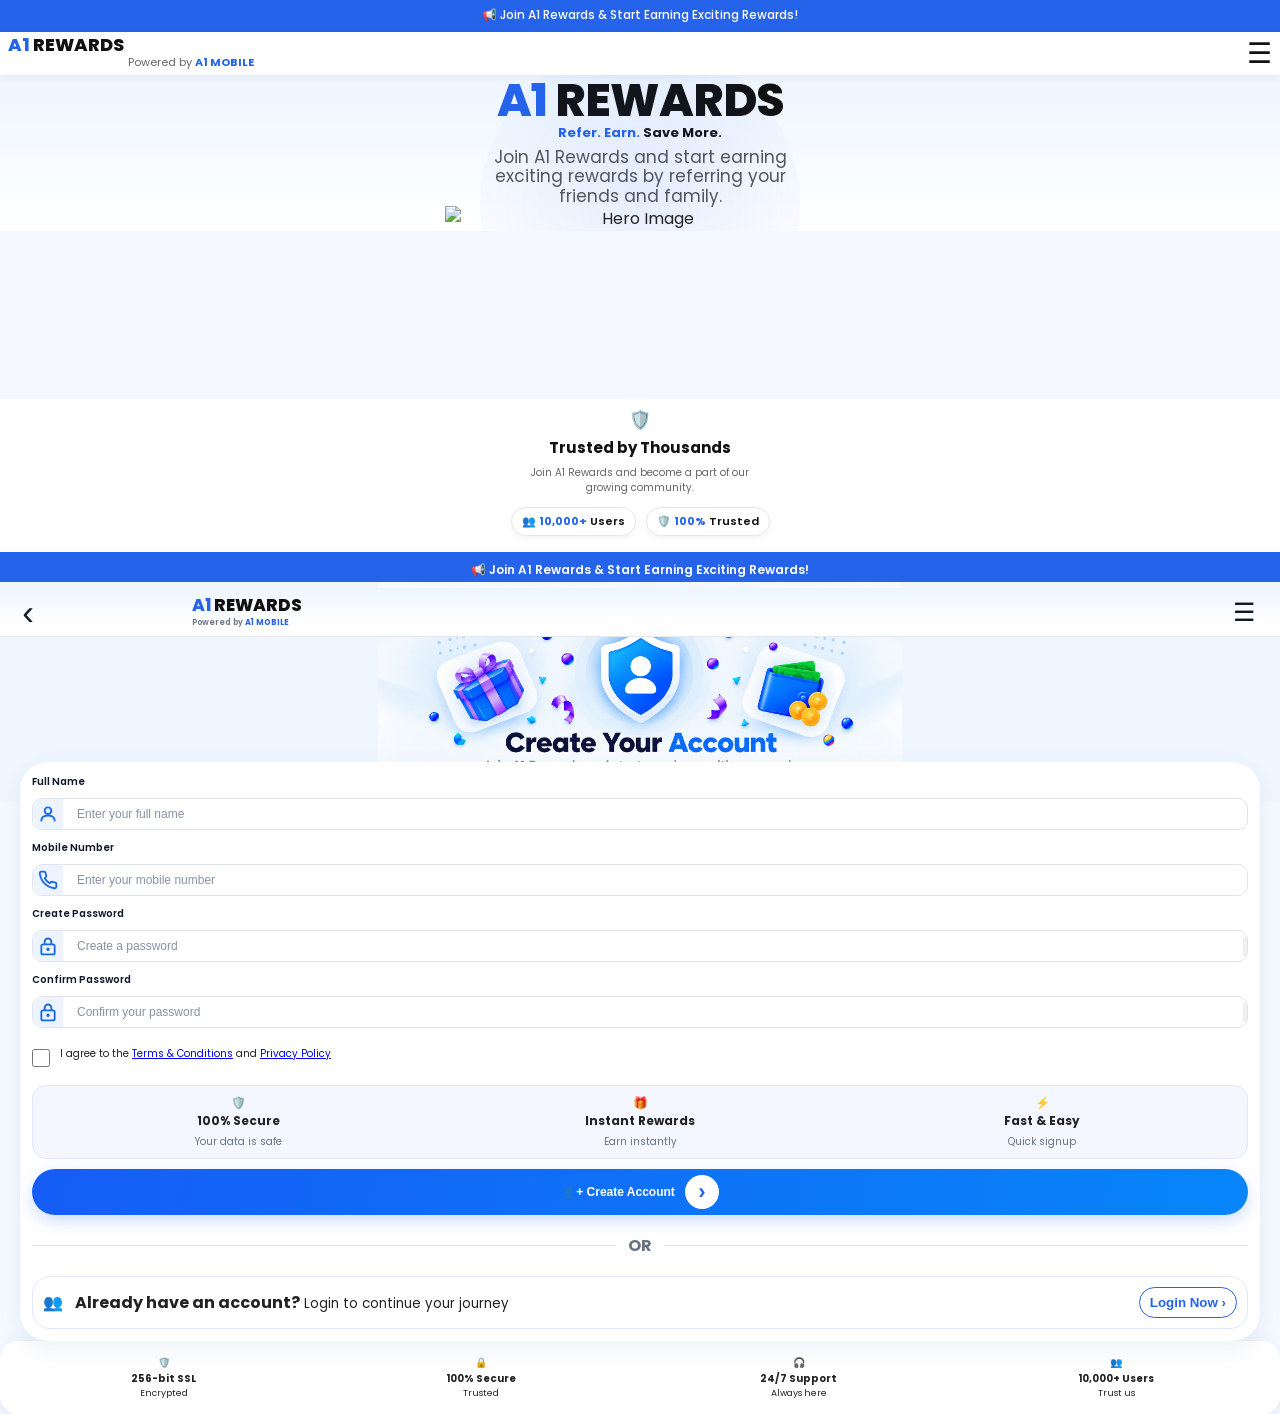
==== commit 4358d8f6: "Update index.html" ====
--- a/index.html
+++ b/index.html
@@ -465,6 +465,14 @@
       <input id="reg-password" type="password"
         placeholder="Create a password"
         autocomplete="new-password" required>
+        <button type="button" class="password-toggle"
+  onclick="toggleRegisterPassword('reg-password', this)"
+  aria-label="Show password">
+  <svg viewBox="0 0 24 24" aria-hidden="true">
+    <path d="M2 12s3.5-7 10-7 10 7 10 7-3.5 7-10 7-10-7-10-7z"></path>
+    <circle cx="12" cy="12" r="3"></circle>
+  </svg>
+</button>
     </div>
   </div>
 
@@ -482,6 +490,14 @@
       <input id="reg-confirm-password" type="password"
         placeholder="Confirm your password"
         autocomplete="new-password" required>
+        <button type="button" class="password-toggle"
+ onclick="toggleRegisterPassword('reg-confirm-password', this)"
+  aria-label="Show password">
+  <svg viewBox="0 0 24 24" aria-hidden="true">
+    <path d="M2 12s3.5-7 10-7 10 7 10 7-3.5 7-10 7-10-7-10-7z"></path>
+    <circle cx="12" cy="12" r="3"></circle>
+  </svg>
+</button>
     </div>
   </div>
 
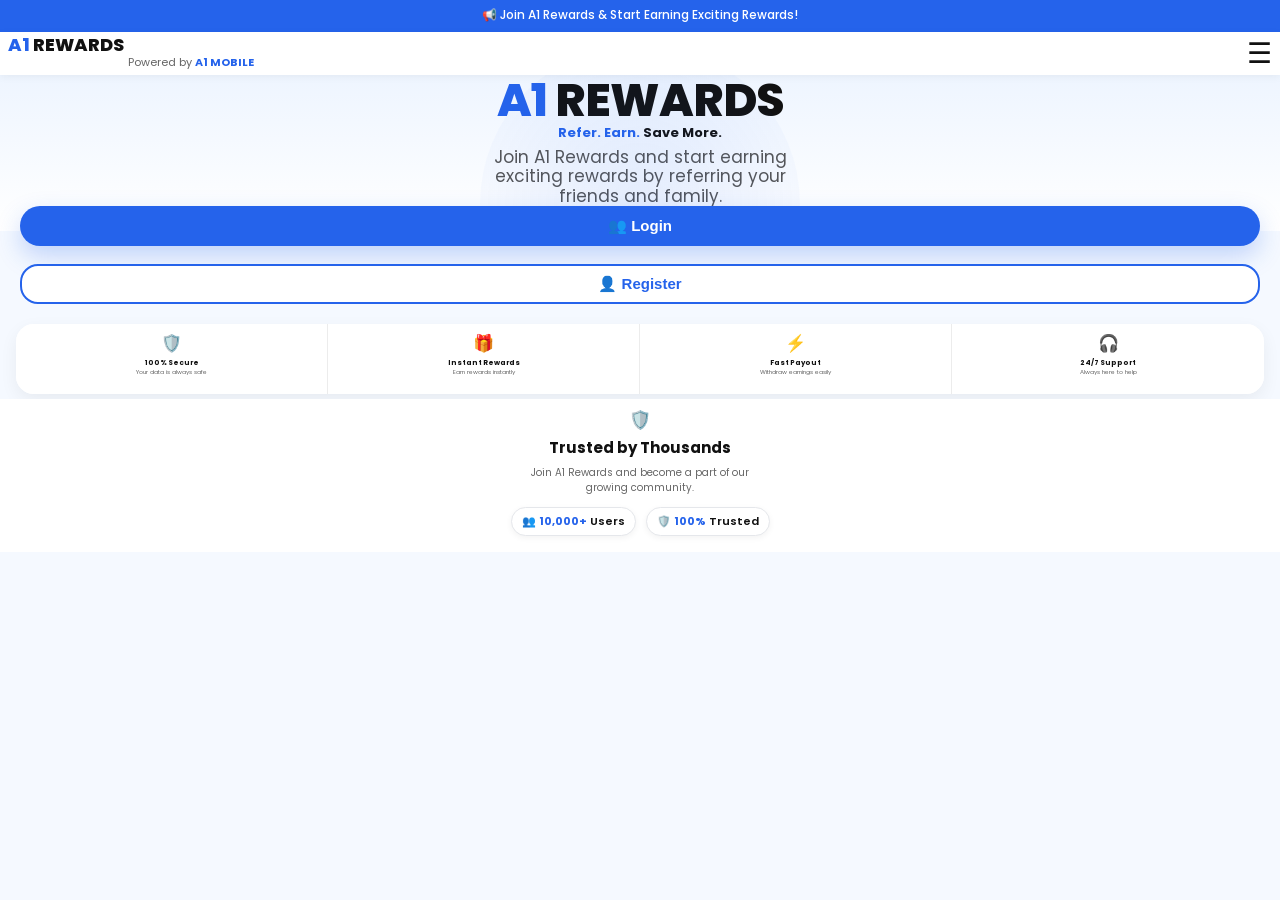
==== commit 9b7e5ffc: "Update benefits section with SVG icons Replaced emoji spans with SVG icons for better accessibility " ====
--- a/index.html
+++ b/index.html
@@ -515,17 +515,31 @@
   <!-- Benefits Strip -->
   <div class="register-benefits">
     <div class="register-benefit">
-      <span>🛡️</span>
+      <span>
+  <svg viewBox="0 0 24 24" aria-hidden="true">
+    <path d="M12 2 20 5v6c0 5-3.4 8.5-8 11-4.6-2.5-8-6-8-11V5l8-3Z"/>
+    <path d="m8.5 12 2.3 2.3 4.8-5"/>
+  </svg>
+      </span>
       <strong>100% Secure</strong>
       <small>Your data is safe</small>
     </div>
     <div class="register-benefit">
-      <span>🎁</span>
+      <span>
+  <svg viewBox="0 0 24 24" aria-hidden="true">
+    <rect x="3" y="9" width="18" height="12" rx="2"/>
+    <path d="M12 9v12M3 13h18M12 9H7.5a2.5 2.5 0 1 1 2.5-2.5V9ZM12 9h4.5A2.5 2.5 0 1 0 14 6.5V9Z"/>
+  </svg>
+      </span>
       <strong>Instant Rewards</strong>
       <small>Earn instantly</small>
     </div>
     <div class="register-benefit">
-      <span>⚡</span>
+      <span>
+  <svg viewBox="0 0 24 24" aria-hidden="true">
+    <path d="M13 2 4 14h7l-1 8 10-13h-7l1-7Z"/>
+  </svg>
+      </span>
       <strong>Fast &amp; Easy</strong>
       <small>Quick signup</small>
     </div>
--- a/style.css
+++ b/style.css
@@ -2604,7 +2604,8 @@
   align-items: flex-start;
   gap: 10px;
   margin: 18px 0;
-  font-size: 10px;
+  font-size: 8px;
+   font-weight: 600;
   line-height: 1.6;
 }
 
@@ -2613,7 +2614,7 @@
   height: 18px;
   flex-shrink: 0;
   accent-color: #2563eb;
-  margin-top: 3px;
+  margin-top: 0px;
 }
 
 .register-card .register-benefits {
@@ -2815,3 +2816,39 @@
 .register-security-bar small {
   font-size: 9px;
 }
+/* Register Password Eye Button */
+.register-card .password-toggle {
+    position: absolute;
+    right: 10px;
+    top: 50%;
+    transform: translateY(-50%);
+    width: 36px;
+    height: 36px;
+    display: flex;
+    align-items: center;
+    justify-content: center;
+    padding: 0;
+    border: none;
+    background: transparent;
+    color: #1769e8;
+    cursor: pointer;
+    z-index: 2;
+}
+
+.register-card .password-toggle svg {
+    width: 22px;
+    height: 22px;
+    display: block;
+    stroke: currentColor;
+    fill: none;
+    stroke-width: 2;
+}
+
+.register-card .input-box {
+    position: relative;
+}
+
+.register-card .input-box input[type="password"],
+.register-card .input-box input[type="text"] {
+    padding-right: 48px;
+}
